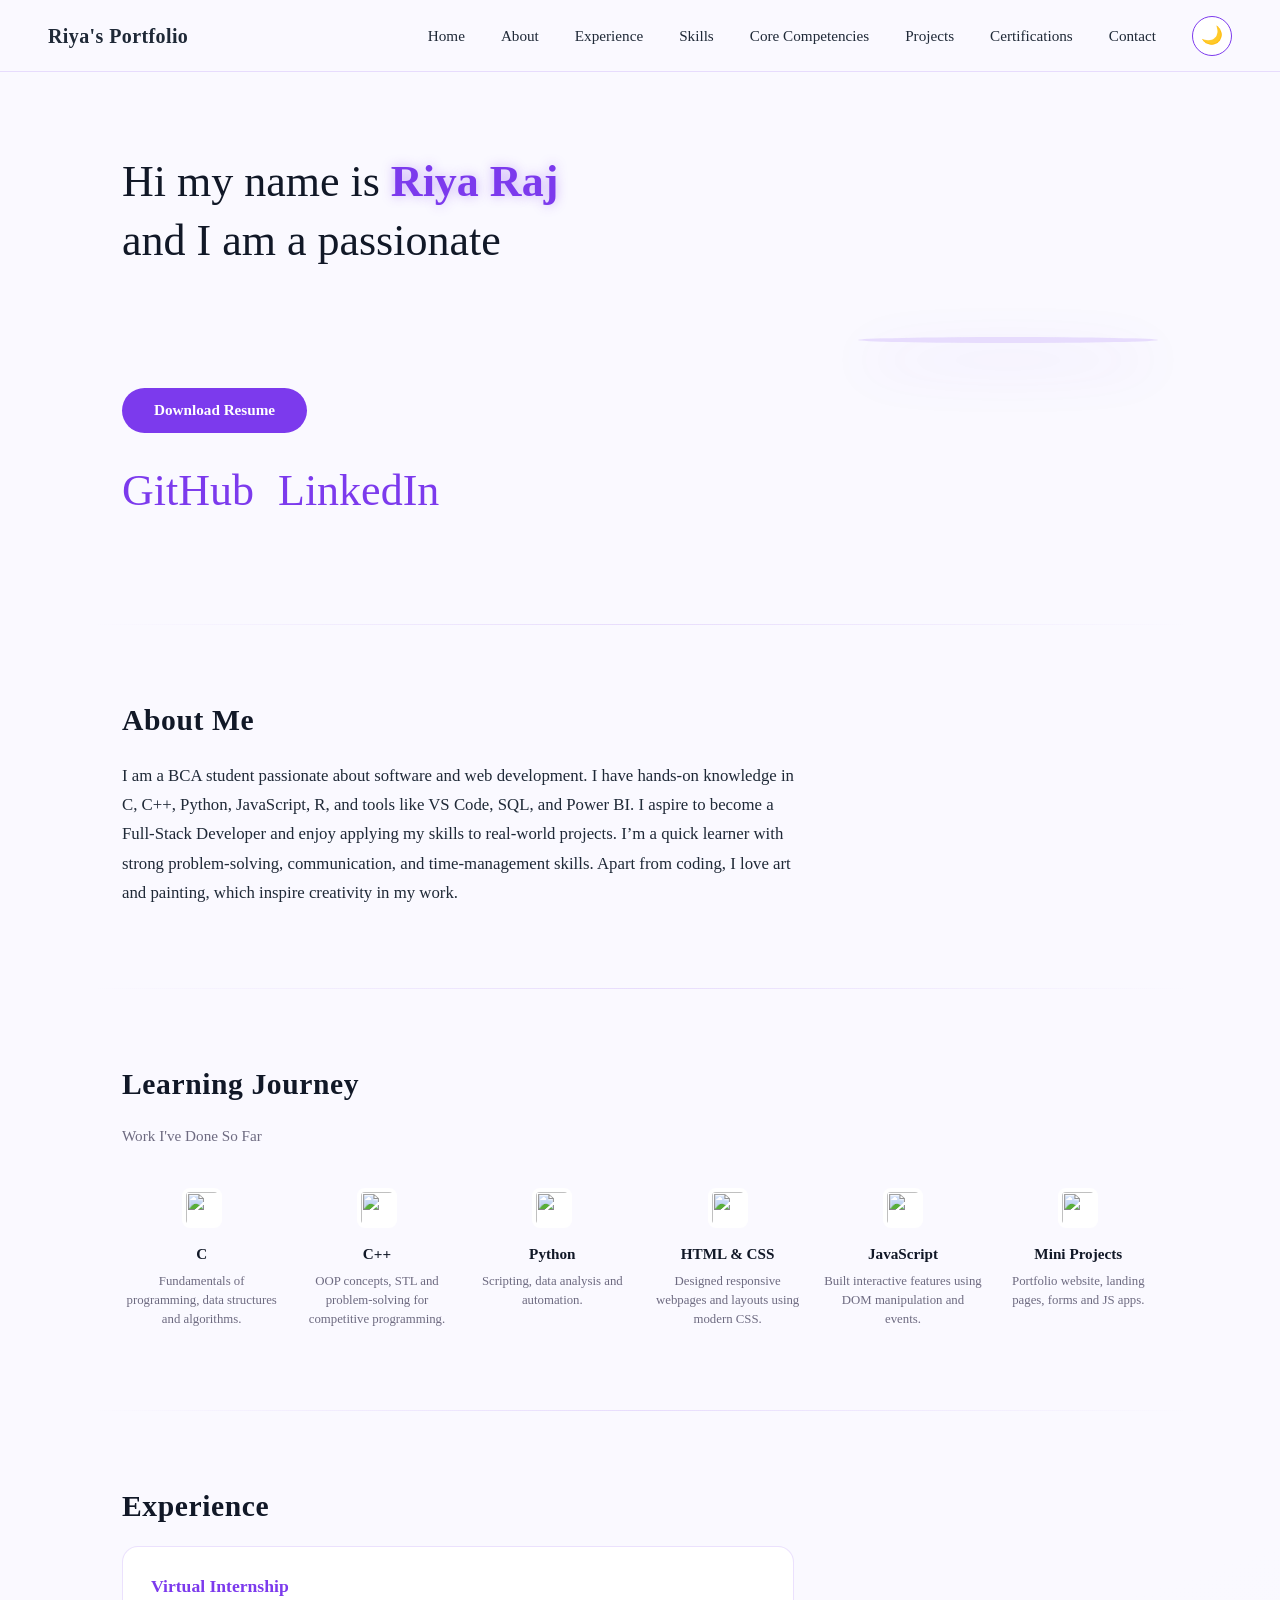
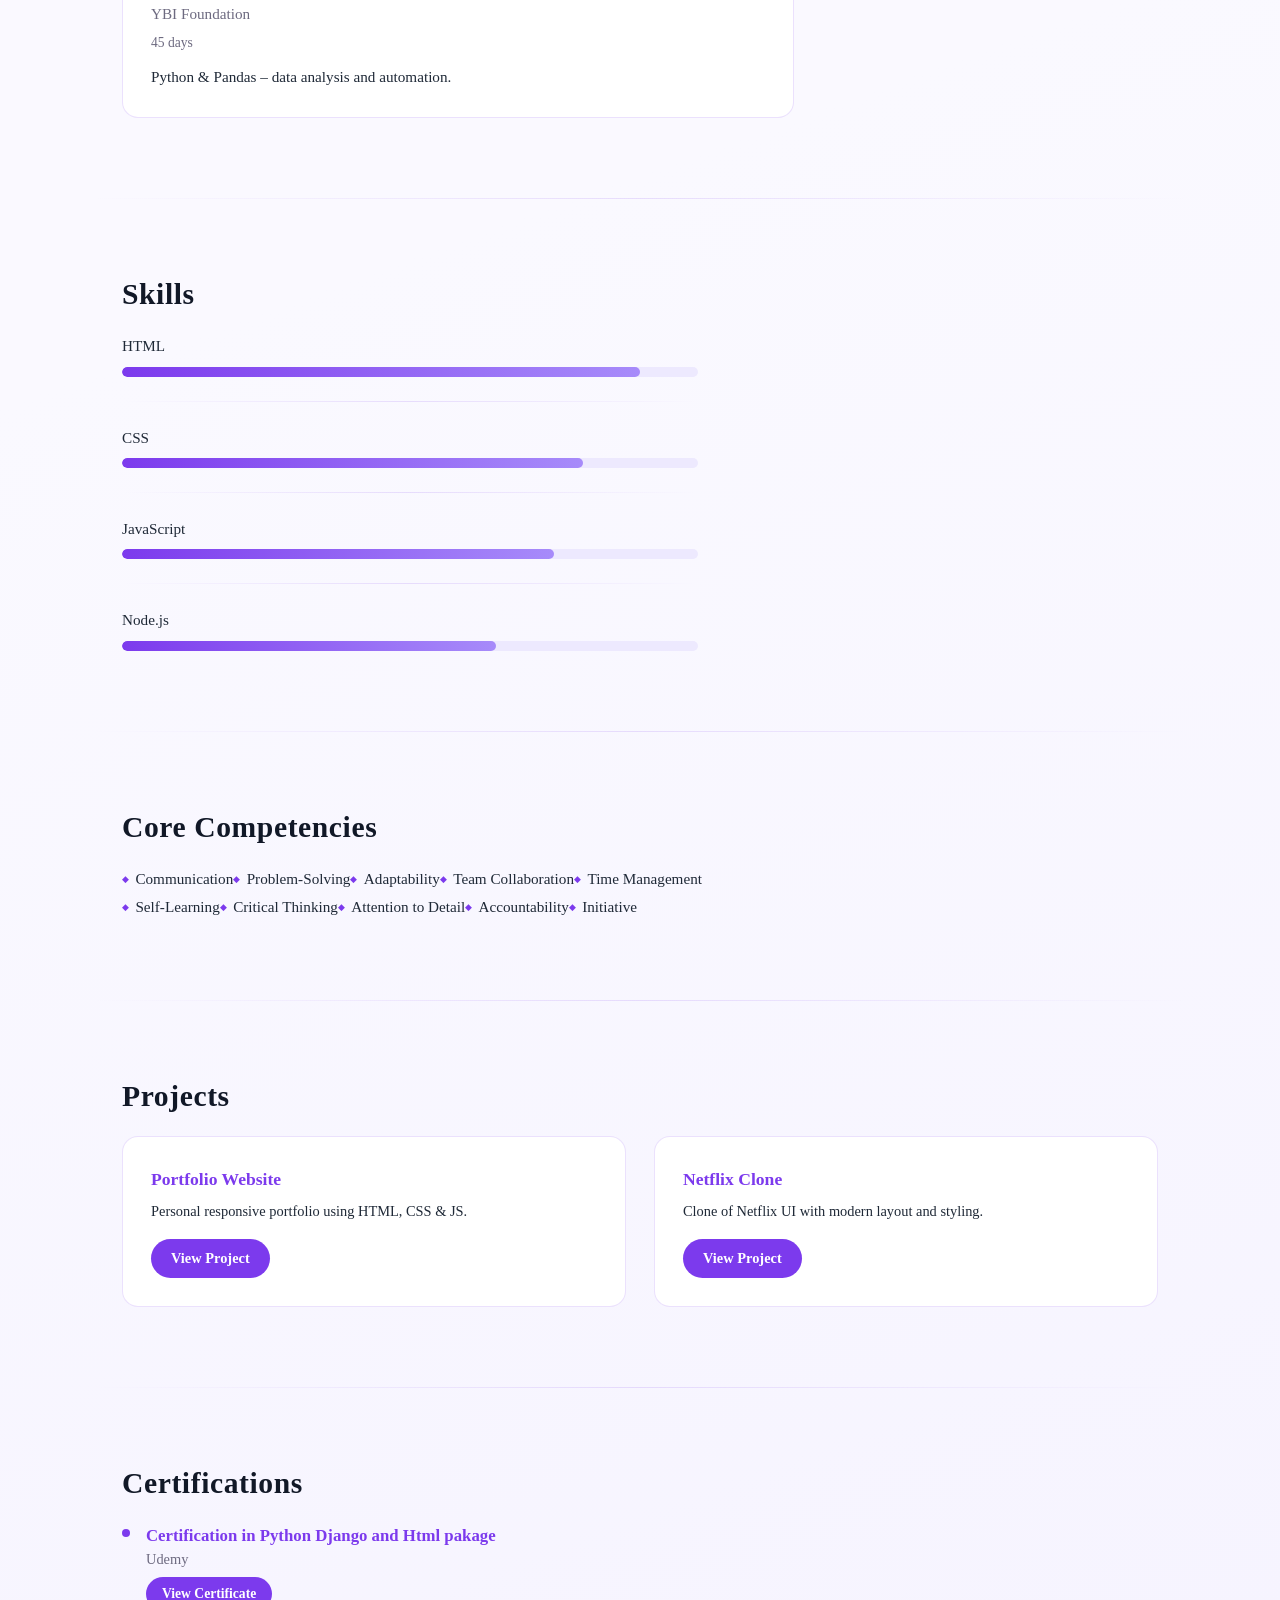
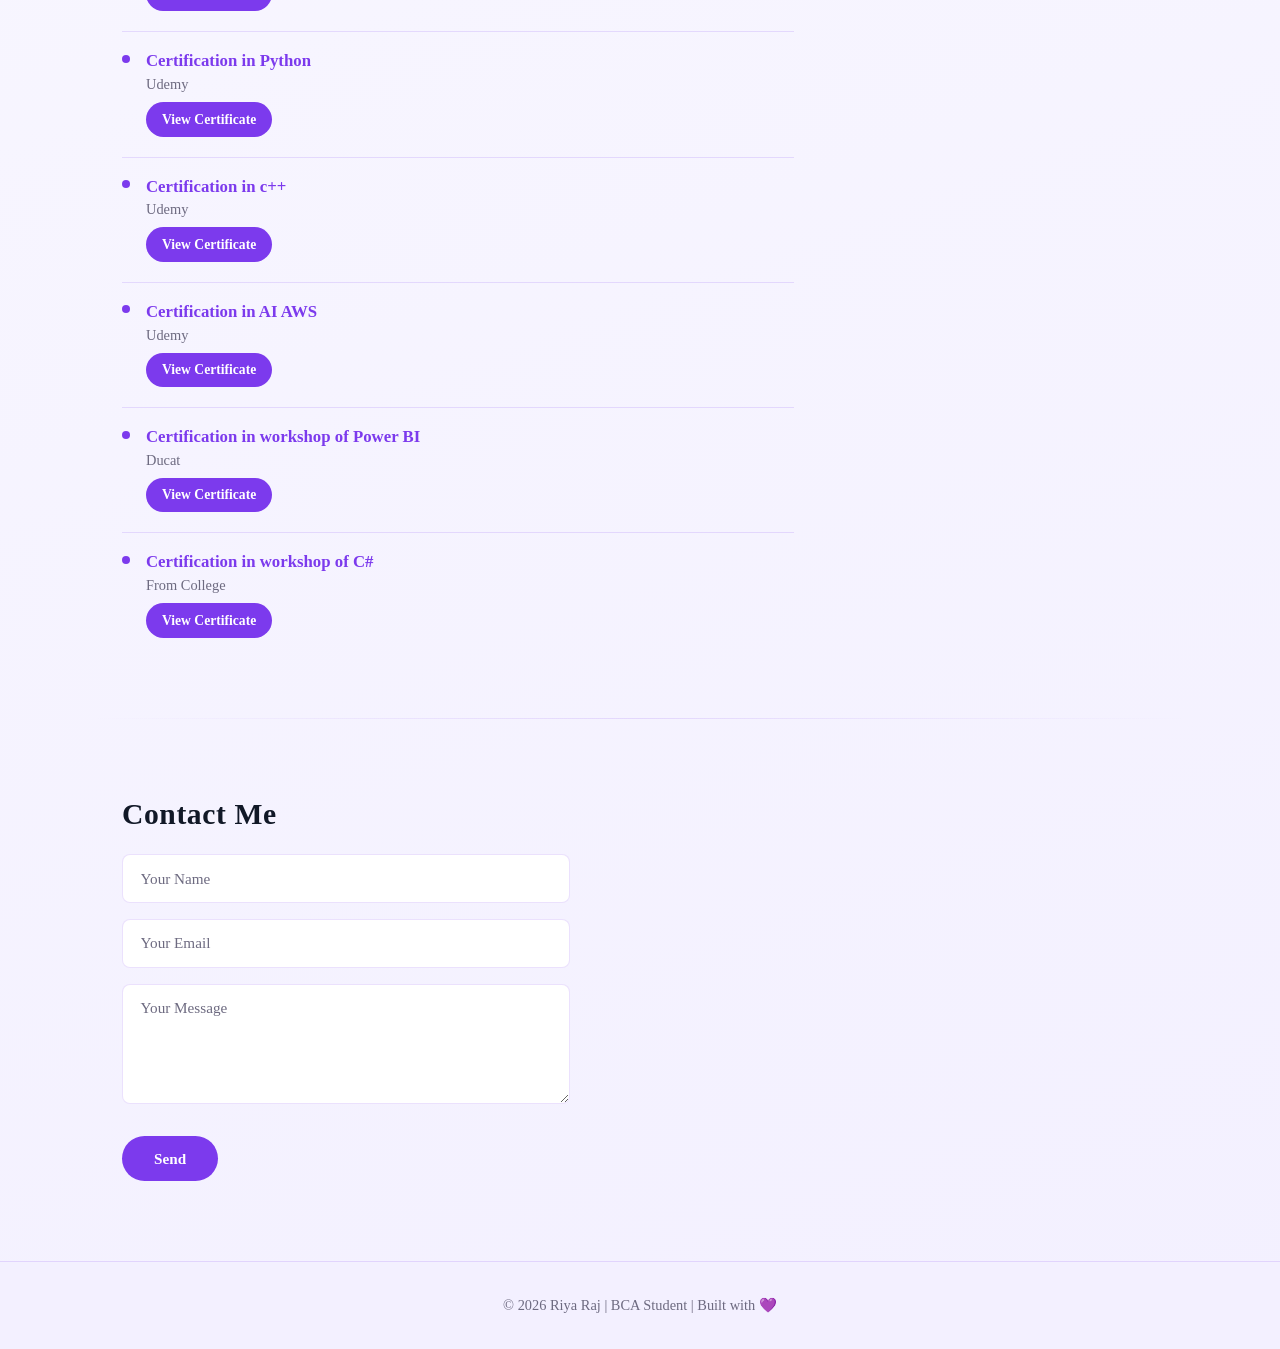
==== index.html @ b3cc632c "Rename indexxx.html to index.html" ====
<!DOCTYPE html>
<html lang="en">
<head>
<meta charset="UTF-8">
<meta http-equiv="X-UA-Compatible" content="IE=edge">
<meta name="viewport" content="width=device-width, initial-scale=1.0">
<title>RIYA RAJ | BCA STUDENT | JIMS Noida Extension </title>

<style>
/* ===== LAVENDER & CHARCOAL — LIGHT THEME (default) ===== */
:root {
    --lavender: #7C3AED;
    --soft-lavender: #A78BFA;
    --charcoal: #1F2937;
    --dark-charcoal: #0B1020;
    --bg-light: #FAF9FF;
    --text-light: #111827;
    --text-muted: #6D6A80;
    --section-max: 1100px;

    --bg-gradient-start: #FAF9FF;
    --bg-gradient-mid: #FAF9FF;
    --bg-gradient-end: #F3F0FF;
    --nav-bg: rgba(250, 249, 255, 0.95);
    --card-bg: #FFFFFF;
    --bar-bg: #EDE9FE;
    --text-primary: #111827;
    --text-secondary: #1F2937;
    --heading-color: #111827;
    --btn-text: #FFFFFF;
    --footer-bg: #F3F0FF;
    --border-color: rgba(124, 58, 237, 0.15);
    --border-hover: rgba(167, 139, 250, 0.35);
    --shadow-accent: rgba(124, 58, 237, 0.25);
    --shadow-accent-strong: rgba(124, 58, 237, 0.4);
}

/* ===== LAVENDER & CHARCOAL — DARK THEME ===== */
[data-theme="dark"] {
    --bg-gradient-start: #0B1020;
    --bg-gradient-mid: #0B1020;
    --bg-gradient-end: #1F2937;
    --nav-bg: rgba(11, 16, 32, 0.95);
    --card-bg: #1F2937;
    --bar-bg: #374151;
    --text-primary: #F3F0FF;
    --text-secondary: #E5E2F0;
    --text-muted: #9CA3AF;
    --heading-color: #F3F0FF;
    --btn-text: #FFFFFF;
    --footer-bg: #0B1020;
    --border-color: rgba(124, 58, 237, 0.25);
    --border-hover: rgba(167, 139, 250, 0.45);
    --shadow-accent: rgba(124, 58, 237, 0.3);
    --shadow-accent-strong: rgba(167, 139, 250, 0.35);
}

* {
    margin: 0;
    padding: 0;
    box-sizing: border-box;
}

html {
    scroll-behavior: smooth;
}

body {
    background: linear-gradient(160deg, var(--bg-gradient-start) 0%, var(--bg-gradient-mid) 40%, var(--bg-gradient-end) 100%);
    color: var(--text-primary);
    font-family: "Times New Roman", Times, serif;
    font-size: 1rem;
    line-height: 1.6;
    min-height: 100vh;
    transition: background 0.4s ease, color 0.3s ease, border-color 0.3s ease;
}

* {
    transition: background-color 0.3s ease, color 0.3s ease, border-color 0.3s ease;
}

/* ===== THEME TOGGLE ===== */
.theme-toggle {
    background: var(--card-bg);
    border: 1px solid var(--lavender);
    color: var(--text-primary);
    width: 2.5rem;
    height: 2.5rem;
    border-radius: 50%;
    cursor: pointer;
    display: flex;
    align-items: center;
    justify-content: center;
    font-size: 1.1rem;
    transition: transform 0.2s ease, box-shadow 0.2s ease, border-color 0.3s ease, background-color 0.3s ease, color 0.3s ease;
}

.theme-toggle:hover {
    transform: scale(1.08);
    box-shadow: 0 0 16px var(--shadow-accent-strong);
    border-color: var(--soft-lavender);
}

/* ===== NAVBAR ===== */
nav {
    display: flex;
    justify-content: space-between;
    align-items: center;
    padding: 0 3rem;
    height: 4.5rem;
    background: var(--nav-bg);
    backdrop-filter: blur(12px);
    border-bottom: 1px solid var(--border-color);
    position: sticky;
    top: 0;
    z-index: 100;
    transition: background 0.4s ease, border-color 0.3s ease;
}

nav .left {
    font-weight: 600;
    font-size: 1.25rem;
    color: var(--text-secondary);
    letter-spacing: 0.02em;
}

nav ul {
    display: flex;
    gap: 2.25rem;
    align-items: center;
}

nav ul li {
    list-style: none;
}

nav ul li a {
    text-decoration: none;
    color: var(--text-secondary);
    font-weight: 500;
    font-size: 0.95rem;
    transition: color 0.25s ease;
}

nav ul li a:hover {
    color: var(--soft-lavender);
}

/* ===== HERO SECTION ===== */
.firstsection {
    display: flex;
    justify-content: space-between;
    align-items: center;
    max-width: var(--section-max);
    margin: 0 auto;
    padding: 5rem 2rem 6rem;
    gap: 4rem;
}

.leftsection {
    font-size: clamp(1.75rem, 4vw, 2.75rem);
    line-height: 1.35;
    flex: 1;
}

.leftsection > div {
    margin-bottom: 0.5rem;
}

.purple {
    color: var(--lavender);
    font-weight: 700;
    text-shadow: 0 0 12px var(--shadow-accent-strong);
}

#element {
    color: var(--soft-lavender);
    font-weight: 600;
    display: inline-block;
    min-height: 1.4em;
    text-shadow: 0 0 10px var(--shadow-accent);
}

.resume-btn {
    margin-top: 2rem;
    padding: 0.85rem 2rem;
    background: var(--lavender);
    border: none;
    border-radius: 2rem;
    cursor: pointer;
    color: var(--btn-text);
    font-weight: 600;
    font-size: 0.95rem;
    font-family: inherit;
    transition: transform 0.2s ease, box-shadow 0.2s ease, background 0.3s ease;
}

.resume-btn:hover {
    background: var(--soft-lavender);
    transform: translateY(-2px);
    box-shadow: 0 8px 24px var(--shadow-accent-strong);
}

.hero-links {
    margin-top: 1.75rem;
    display: flex;
    gap: 1.5rem;
    align-items: center;
}

.hero-links a {
    color: var(--lavender);
    text-decoration: none;
    font-weight: 500;
    transition: color 0.3s ease;
}

.hero-links a:hover {
    color: var(--soft-lavender);
}

.rightsection {
    flex-shrink: 0;
    display: flex;
    justify-content: center;
    align-items: center;
}

.rightsection img {
    width: 300px;
    max-width: 100%;
    border-radius: 50%;
    border: 3px solid var(--border-color);
    box-shadow: 0 20px 50px var(--shadow-accent);
    transition: border-color 0.3s ease, box-shadow 0.3s ease;
}

/* ===== SECTIONS COMMON ===== */
section {
    max-width: var(--section-max);
    margin: 0 auto;
    padding: 4.5rem 2rem 5rem;
    min-height: auto;
}

section h1 {
    margin-bottom: 1rem;
    font-size: 1.85rem;
    font-weight: 600;
    color: var(--heading-color);
    letter-spacing: 0.02em;
}

[data-theme="dark"] section h1 {
    text-shadow: 0 0 8px var(--shadow-accent);
}

:root section h1 {
    text-shadow: none;
}

section h1::after {
    display: none;
}

hr {
    border: none;
    height: 1px;
    background: linear-gradient(90deg, transparent, var(--border-color), transparent);
    margin: 0 auto;
    max-width: var(--section-max);
    width: calc(100% - 4rem);
}

/* ===== ABOUT ===== */
.about p {
    max-width: 42rem;
    color: var(--text-secondary);
    font-size: 1.05rem;
    line-height: 1.75;
}

/* ===== TIMELINE ===== */
.secondsection .section-subtitle {
    color: var(--text-muted);
    margin-bottom: 3rem;
    font-size: 0.95rem;
}

.secondsection .box {
    display: flex;
    justify-content: space-between;
    align-items: flex-start;
    gap: 1rem;
    position: relative;
    flex-wrap: wrap;
}

.vertical {
    position: relative;
    flex: 1;
    min-width: 140px;
    padding-top: 3rem;
    text-align: center;
}

.vertical::before {
    content: "";
    position: absolute;
    top: 0;
    left: 50%;
    transform: translateX(-50%);
    width: 2px;
    height: 2rem;
    background: linear-gradient(180deg, var(--lavender), var(--soft-lavender));
    border-radius: 2px;
}

.image-top {
    width: 2.5rem;
    height: 2.5rem;
    object-fit: contain;
    position: absolute;
    top: -0.5rem;
    left: 50%;
    transform: translateX(-50%);
    border-radius: 8px;
    background: var(--card-bg);
    padding: 4px;
}

.vertical-title {
    font-weight: 600;
    font-size: 0.95rem;
    color: var(--text-primary);
    margin-bottom: 0.5rem;
    line-height: 1.3;
}

.vertical-desc {
    font-size: 0.8rem;
    color: var(--text-muted);
    line-height: 1.5;
    max-width: 100%;
}

/* ===== EXPERIENCE ===== */
.experience .experience-list {
    max-width: 42rem;
}

.experience-item {
    background: var(--card-bg);
    padding: 1.75rem;
    border-radius: 1rem;
    border: 1px solid var(--border-color);
    margin-bottom: 1.25rem;
    transition: transform 0.25s ease, box-shadow 0.25s ease, border-color 0.25s ease;
}

.experience-item:last-child {
    margin-bottom: 0;
}

.experience-item:hover {
    box-shadow: 0 10px 25px var(--shadow-accent);
    border-color: var(--border-hover);
}

.experience-item .exp-title {
    color: var(--lavender);
    font-size: 1.1rem;
    font-weight: 600;
    margin-bottom: 0.25rem;
    line-height: 1.3;
}

.experience-item .exp-org {
    color: var(--text-muted);
    font-size: 0.95rem;
    margin-bottom: 0.35rem;
}

.experience-item .exp-duration {
    color: var(--text-muted);
    font-size: 0.85rem;
    margin-bottom: 0.75rem;
}

.experience-item .exp-desc {
    color: var(--text-secondary);
    font-size: 0.95rem;
    line-height: 1.55;
}

/* ===== SKILLS ===== */
.skills .skill-list {
    max-width: 36rem;
}

.skill-bar {
    margin-bottom: 1.5rem;
}

.skill-bar:last-child {
    margin-bottom: 0;
}

/* Divider line between skills (same style as section hr) */
.skill-bar::after {
    content: "";
    display: block;
    height: 1px;
    background: linear-gradient(90deg, transparent, var(--border-color), transparent);
    margin-top: 1.5rem;
    border: none;
}

.skill-bar:last-child::after {
    display: none;
}

.skill-bar span {
    display: block;
    margin-bottom: 0.5rem;
    font-weight: 500;
    color: var(--text-secondary);
    font-size: 0.95rem;
}

.bar {
    background: var(--bar-bg);
    border-radius: 0.5rem;
    overflow: hidden;
    height: 10px;
}

.bar div {
    height: 100%;
    background: linear-gradient(90deg, var(--lavender), var(--soft-lavender));
    border-radius: 0.5rem;
    transition: width 0.6s ease;
}

/* ===== CORE COMPETENCIES ===== */
.competencies .competency-list {
    display: flex;
    flex-wrap: wrap;
    align-items: center;
    gap: 0.25rem 0;
    max-width: 42rem;
    color: var(--text-secondary);
    font-size: 0.95rem;
    line-height: 1.6;
}

.competencies .competency-list span {
    display: inline-flex;
    align-items: center;
    transition: color 0.25s ease;
}

.competencies .competency-list span::before {
    content: "◆ ";
    color: var(--lavender);
    margin-right: 0.4rem;
    font-size: 0.6em;
    vertical-align: middle;
    transition: color 0.25s ease;
}

.competencies .competency-list span:hover {
    color: var(--lavender);
}

.competencies .competency-list span:hover::before {
    color: var(--soft-lavender);
}

/* ===== PROJECTS ===== */
.project-grid {
    display: grid;
    grid-template-columns: repeat(auto-fit, minmax(280px, 1fr));
    gap: 1.75rem;
}

.project-card {
    background: var(--card-bg);
    padding: 1.75rem;
    border-radius: 1rem;
    border: 1px solid var(--border-color);
    transition: transform 0.25s ease, box-shadow 0.25s ease, border-color 0.25s ease;
}

.project-card:hover {
    transform: translateY(-6px);
    box-shadow: 0 10px 25px var(--shadow-accent);
    border-color: var(--border-hover);
}

.project-card h3 {
    color: var(--lavender);
    font-size: 1.1rem;
    font-weight: 600;
    margin-bottom: 0.5rem;
}

.project-card p {
    color: var(--text-secondary);
    font-size: 0.9rem;
    line-height: 1.5;
    margin-bottom: 1rem;
}

.project-card .project-link {
    display: inline-block;
    padding: 0.5rem 1.25rem;
    background: var(--lavender);
    color: var(--btn-text);
    text-decoration: none;
    font-weight: 600;
    font-size: 0.9rem;
    border-radius: 2rem;
    transition: transform 0.2s ease, box-shadow 0.2s ease, background 0.3s ease, color 0.3s ease;
}

.project-card .project-link:hover {
    background: var(--soft-lavender);
    transform: translateY(-2px);
    box-shadow: 0 6px 16px var(--shadow-accent-strong);
}

/* ===== CERTIFICATIONS ===== */
.certifications .cert-list {
    list-style: none;
    max-width: 42rem;
}

.certifications .cert-list li {
    position: relative;
    padding-left: 1.5rem;
    padding-bottom: 1.25rem;
    border-bottom: 1px solid var(--border-color);
    margin-bottom: 1rem;
    transition: border-color 0.25s ease;
}

.certifications .cert-list li:last-child {
    margin-bottom: 0;
    padding-bottom: 0;
    border-bottom: none;
}

.certifications .cert-list li::before {
    content: "";
    position: absolute;
    left: 0;
    top: 0.4rem;
    width: 0.5rem;
    height: 0.5rem;
    background: var(--lavender);
    border-radius: 50%;
    transition: background 0.25s ease, box-shadow 0.25s ease;
}

.certifications .cert-list li:hover::before {
    background: var(--soft-lavender);
    box-shadow: 0 0 8px var(--shadow-accent);
}

.certifications .cert-list .cert-title {
    color: var(--lavender);
    font-size: 1.05rem;
    font-weight: 600;
    margin-bottom: 0.2rem;
    line-height: 1.4;
}

.certifications .cert-list .cert-issuer {
    color: var(--text-muted);
    font-size: 0.9rem;
    margin-bottom: 0.5rem;
    line-height: 1.4;
}

.certifications .cert-list .cert-link {
    display: inline-block;
    padding: 0.4rem 1rem;
    background: var(--lavender);
    color: var(--btn-text);
    text-decoration: none;
    font-weight: 600;
    font-size: 0.85rem;
    border-radius: 2rem;
    transition: transform 0.2s ease, box-shadow 0.2s ease, background 0.3s ease, color 0.3s ease;
}

.certifications .cert-list .cert-link:hover {
    background: var(--soft-lavender);
    transform: translateY(-2px);
    box-shadow: 0 6px 16px var(--shadow-accent-strong);
}

/* ===== CONTACT ===== */
.contact form {
    max-width: 28rem;
}

.contact input,
.contact textarea {
    width: 100%;
    padding: 0.9rem 1.1rem;
    margin-bottom: 1rem;
    border: 1px solid var(--border-color);
    border-radius: 0.5rem;
    background: var(--card-bg);
    color: var(--text-primary);
    font-family: inherit;
    font-size: 0.95rem;
    transition: border-color 0.2s ease;
}

.contact input::placeholder,
.contact textarea::placeholder {
    color: var(--text-muted);
}

.contact input:focus,
.contact textarea:focus {
    outline: none;
    border-color: var(--lavender);
}

.contact button {
    margin-top: 0.5rem;
    background: var(--lavender);
    color: var(--btn-text);
    border: none;
    padding: 0.85rem 2rem;
    border-radius: 2rem;
    cursor: pointer;
    font-weight: 600;
    font-family: inherit;
    font-size: 0.95rem;
    transition: transform 0.2s ease, box-shadow 0.2s ease, background 0.3s ease;
}

.contact button:hover {
    background: var(--soft-lavender);
    transform: translateY(-2px);
    box-shadow: 0 8px 24px var(--shadow-accent-strong);
}

/* ===== FOOTER ===== */
footer {
    text-align: center;
    padding: 2rem;
    background: var(--footer-bg);
    color: var(--text-muted);
    font-size: 0.9rem;
    border-top: 1px solid var(--border-color);
    transition: background 0.4s ease, color 0.3s ease, border-color 0.3s ease;
}

/* ===== MOBILE ===== */
@media (max-width: 768px) {
    nav {
        padding: 1rem 1.5rem;
        height: auto;
        flex-wrap: wrap;
        gap: 1rem;
    }

    nav ul {
        gap: 1.25rem;
    }

    .firstsection {
        flex-direction: column;
        text-align: center;
        padding: 3rem 1.5rem 4rem;
        gap: 2.5rem;
    }

    .leftsection {
        order: 1;
    }

    .hero-links {
        justify-content: center;
    }

    .rightsection {
        order: 0;
    }

    .rightsection img {
        width: 220px;
    }

    section {
        padding: 3rem 1.5rem 4rem;
    }

    .secondsection .box {
        flex-direction: column;
        align-items: stretch;
    }

    .vertical {
        min-width: 100%;
    }

    .vertical::before {
        left: 1.5rem;
        transform: none;
    }

    .vertical {
        text-align: left;
        padding-left: 4rem;
        padding-top: 0.5rem;
    }

    .image-top {
        left: 0;
        transform: none;
    }
}
</style>
</head>
<body>
	<header>
		<nav>
    <div class="left">Riya's Portfolio</div>
    <ul>
        <li><a href="#">Home</a></li>
        <li><a href="#">About</a></li>
        <li><a href="#experience">Experience</a></li>
        <li><a href="#">Skills</a></li>
        <li><a href="#competencies">Core Competencies</a></li>
        <li><a href="#">Projects</a></li>
        <li><a href="#certifications">Certifications</a></li>
        <li><a href="#">Contact</a></li>
        <li>
            <button class="theme-toggle" id="themeToggle" aria-label="Toggle dark/light mode" title="Toggle theme">🌙</button>
        </li>
    </ul>
</nav>

	</header> 
	<main>
	<section class="firstsection ">
		<div class="leftsection">
			Hi my name is <span class="purple">Riya Raj</span> 
			<div>and I am a passionate </div>
			<span id="element"></span>

		<br>

<a href="resume.pdf" download>
    <button class="resume-btn">Download Resume</button>
</a>

<div class="hero-links">
    <a href="https://github.com/riyaraj0411" target="_blank" rel="noopener noreferrer">GitHub</a>
    <a href="https://www.linkedin.com/in/riya-raj-15713a2a5?utm_source=share&utm_campaign=share_via&utm_content=profile&utm_medium=android_app" target="_blank" rel="noopener noreferrer">LinkedIn</a>
</div>

		</div>
		<div class="rightsection">
			<img src="hina.png.jpeg" alt=""> 
		</div>
	</section>	

	<hr>

	<section class="about">
    <h1>About Me</h1>
    <p>
        I am a BCA student passionate about software and web development.
		I have hands-on knowledge in C, C++, Python, JavaScript, R, and tools like VS Code, SQL, and Power BI.
I aspire to become a Full-Stack Developer and enjoy applying my skills to real-world projects.
		I’m a quick learner with strong problem-solving, communication, and time-management skills.
		Apart from coding, I love art and painting, which inspire creativity in my work.
    </p>
</section>

<hr>

	<section class="secondsection">
    <h1>Learning Journey</h1>
    <p class="section-subtitle">Work I've Done So Far</p>

  <div class="box">

    <div class="vertical">
        <img class="image-top" src="developer.png.jpeg" alt="">
        <div class="vertical-title">C</div>
        <div class="vertical-desc">
            Fundamentals of programming, data structures and algorithms.
        </div>
    </div>

    <div class="vertical">
        <img class="image-top" src="developer.png.jpeg" alt="">
        <div class="vertical-title">C++</div>
        <div class="vertical-desc">
            OOP concepts, STL and problem-solving for competitive programming.
        </div>
    </div>

    <div class="vertical">
        <img class="image-top" src="developer.png.jpeg" alt="">
        <div class="vertical-title">Python</div>
        <div class="vertical-desc">
            Scripting, data analysis and automation.
        </div>
    </div>

    <div class="vertical">
        <img class="image-top" src="developer.png.jpeg" alt="">
        <div class="vertical-title">HTML & CSS</div>
        <div class="vertical-desc">
            Designed responsive webpages and layouts using modern CSS.
        </div>
    </div>

    <div class="vertical">
        <img class="image-top" src="developer.png.jpeg" alt="">
        <div class="vertical-title">JavaScript</div>
        <div class="vertical-desc">
            Built interactive features using DOM manipulation and events.
        </div>
    </div>

    <div class="vertical">
        <img class="image-top" src="developer.png.jpeg" alt="">
        <div class="vertical-title">Mini Projects</div>
        <div class="vertical-desc">
            Portfolio website, landing pages, forms and JS apps.
        </div>
    </div>

</div>

</section>

<hr>

<section class="experience" id="experience">
    <h1>Experience</h1>
    <div class="experience-list">
        <article class="experience-item">
            <h3 class="exp-title">Virtual Internship</h3>
            <p class="exp-org">YBI Foundation</p>
            <p class="exp-duration">45 days</p>
            <p class="exp-desc">Python & Pandas – data analysis and automation.</p>
        </article>
    </div>
</section>

<hr>

<section class="skills">
    <h1>Skills</h1>
    <div class="skill-list">
    <div class="skill-bar">
        <span>HTML</span>
        <div class="bar"><div style="width:90%"></div></div>
    </div>

    <div class="skill-bar">
        <span>CSS</span>
        <div class="bar"><div style="width:80%"></div></div>
    </div>

    <div class="skill-bar">
        <span>JavaScript</span>
        <div class="bar"><div style="width:75%"></div></div>
    </div>

    <div class="skill-bar">
        <span>Node.js</span>
        <div class="bar"><div style="width:65%"></div></div>
    </div>
    </div>
</section>

<hr>

<section class="competencies" id="competencies">
    <h1>Core Competencies</h1>
    <div class="competency-list">
        <span>Communication</span>
        <span>Problem-Solving</span>
        <span>Adaptability</span>
        <span>Team Collaboration</span>
        <span>Time Management</span>
        <span>Self-Learning</span>
        <span>Critical Thinking</span>
        <span>Attention to Detail</span>
        <span>Accountability</span>
        <span>Initiative</span>
    </div>
</section>

<hr>

<section class="projects">
    <h1>Projects</h1>

    <div class="project-grid">

        <article class="project-card">
            <h3>Portfolio Website</h3>
            <p>Personal responsive portfolio using HTML, CSS & JS.</p>
            <a class="project-link" href="#" target="_blank" rel="noopener noreferrer">View Project</a>
        </article>

        <article class="project-card">
            <h3>Netflix Clone</h3>
            <p>Clone of Netflix UI with modern layout and styling.</p>
            <a class="project-link" href="#" target="_blank" rel="noopener noreferrer">View Project</a>
        </article>

    </div>
</section>

<hr>

<section class="certifications" id="certifications">
    <h1>Certifications</h1>
    <ul class="cert-list">
        <li>
            <span class="cert-title">Certification in Python Django and Html pakage</span>
            <p class="cert-issuer">Udemy</p>
            <a class="cert-link" href=https://ude.my/UC-38d40a46-cedb-42ab-87d8-3f65f2d73f5e" target="_blank" rel="noopener noreferrer">View Certificate</a>
        </li>
         <li>
            <span class="cert-title">Certification in Python</span>
            <p class="cert-issuer">Udemy</p>
            <a class="cert-link" href="https://ude.my/UC-38d40a46-cedb-42ab-87d8-3f65f2d73f5e"  target="_blank" rel="noopener noreferrer">View Certificate</a>
        </li>
        <li>
            <span class="cert-title">Certification in c++</span>
            <p class="cert-issuer">Udemy</p>
            <a class="cert-link" href="https://example.com/cert/3" target="_blank" rel="noopener noreferrer">View Certificate</a>
        </li>
        <li>
            <span class="cert-title">Certification in AI AWS</span>
            <p class="cert-issuer">Udemy</p>
            <a class="cert-link" href="https://example.com/cert/4" target="_blank" rel="noopener noreferrer">View Certificate</a>
        </li>
        <li>
            <span class="cert-title">Certification in workshop of Power BI</span>
            <p class="cert-issuer">Ducat</p>
            <a class="cert-link" href="UC aionaws.pdf" target="_blank" rel="noopener noreferrer">View Certificate</a>
        </li>
        <li>
            <span class="cert-title">Certification in workshop of C#</span>
            <p class="cert-issuer"> From College </p>
            <a class="cert-link" href="https://example.com/cert/6" target="_blank" rel="noopener noreferrer">View Certificate</a>
        </li>
    </ul>
</section>

<hr>

<section class="contact">
    <h1>Contact Me</h1>

    <form>
        <input type="text" placeholder="Your Name" required>
        <input type="email" placeholder="Your Email" required>
        <textarea rows="5" placeholder="Your Message"></textarea>
        <button type="submit">Send</button>
    </form>
</section>

	</main>
	<script src="https://unpkg.com/typed.js@3.0.0/dist/typed.umd.js"></script>
	
	<script>
    var typed = new Typed('#element', {
      strings: ['Full Stack Developer', 'Video Editor'],
      typeSpeed: 50,
    });
  </script>

  <footer>
    © 2026 Riya Raj | BCA Student | Built with 💜
  </footer>

  <script>
    (function() {
      var themeToggle = document.getElementById('themeToggle');
      var html = document.documentElement;
      var saved = localStorage.getItem('portfolio-theme');
      if (saved === 'dark') {
        html.setAttribute('data-theme', 'dark');
        themeToggle.textContent = '☀️';
      } else {
        html.removeAttribute('data-theme');
        themeToggle.textContent = '🌙';
      }
      themeToggle.addEventListener('click', function() {
        var isDark = html.getAttribute('data-theme') === 'dark';
        if (isDark) {
          html.removeAttribute('data-theme');
          themeToggle.textContent = '🌙';
          localStorage.setItem('portfolio-theme', 'light');
        } else {
          html.setAttribute('data-theme', 'dark');
          themeToggle.textContent = '☀️';
          localStorage.setItem('portfolio-theme', 'dark');
        }
      });
    })();
  </script>
</body>
</html>
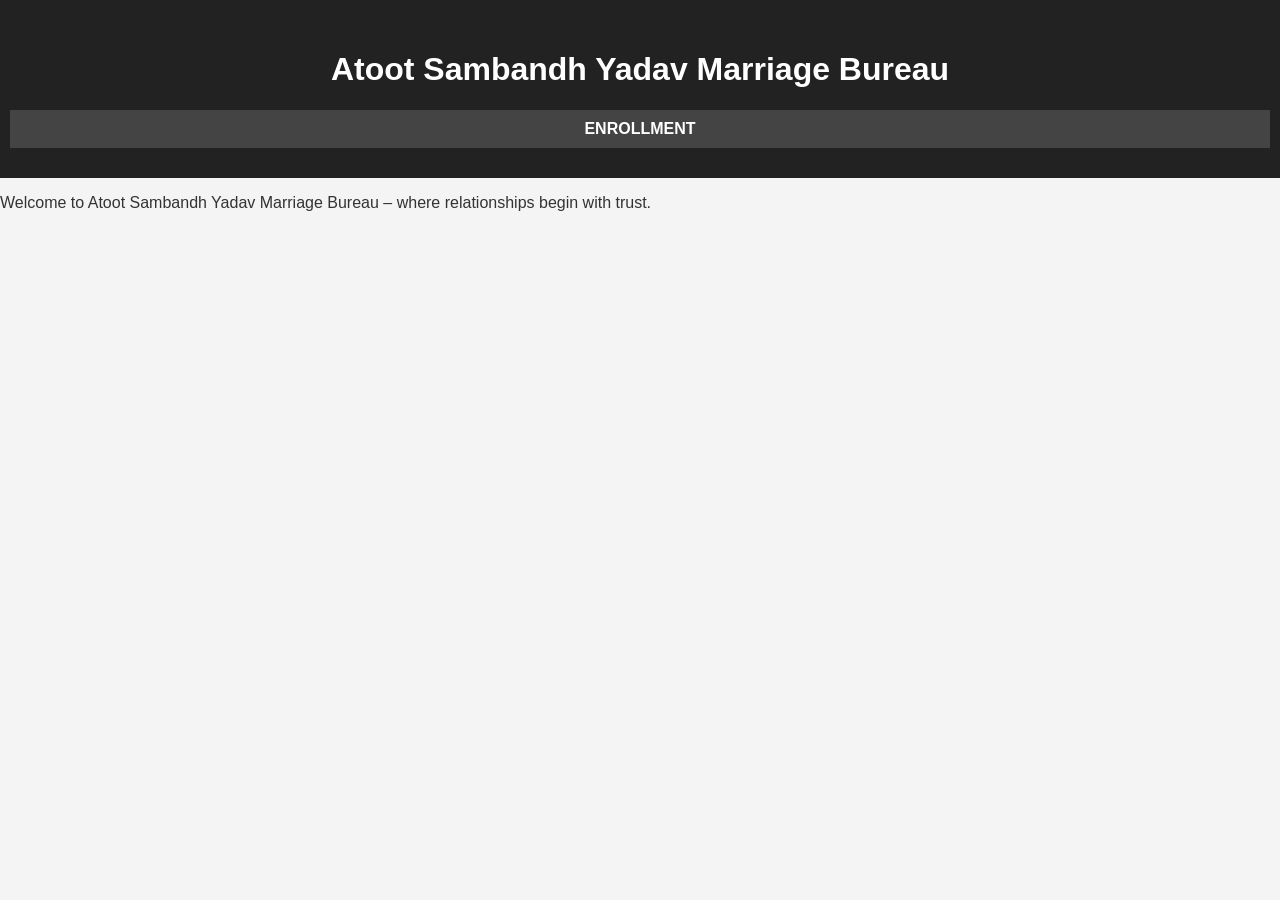
==== commit fbb34d4f: "Add files via upload" ====
--- a/index.html
+++ b/index.html
@@ -1,1022 +1,22 @@
-<!DOCTYPE html>
-<html lang="en">
-<head>
-<meta charset="UTF-8">
-<meta http-equiv="X-UA-Compatible" content="IE=edge">
-<meta name="viewport" content="width=device-width, initial-scale=1.0">
-<title>RIYA RAJ | BCA STUDENT | JIMS Noida Extension </title>
-
-<style>
-/* ===== LAVENDER & CHARCOAL — LIGHT THEME (default) ===== */
-:root {
-    --lavender: #7C3AED;
-    --soft-lavender: #A78BFA;
-    --charcoal: #1F2937;
-    --dark-charcoal: #0B1020;
-    --bg-light: #FAF9FF;
-    --text-light: #111827;
-    --text-muted: #6D6A80;
-    --section-max: 1100px;
-
-    --bg-gradient-start: #FAF9FF;
-    --bg-gradient-mid: #FAF9FF;
-    --bg-gradient-end: #F3F0FF;
-    --nav-bg: rgba(250, 249, 255, 0.95);
-    --card-bg: #FFFFFF;
-    --bar-bg: #EDE9FE;
-    --text-primary: #111827;
-    --text-secondary: #1F2937;
-    --heading-color: #111827;
-    --btn-text: #FFFFFF;
-    --footer-bg: #F3F0FF;
-    --border-color: rgba(124, 58, 237, 0.15);
-    --border-hover: rgba(167, 139, 250, 0.35);
-    --shadow-accent: rgba(124, 58, 237, 0.25);
-    --shadow-accent-strong: rgba(124, 58, 237, 0.4);
-}
-
-/* ===== LAVENDER & CHARCOAL — DARK THEME ===== */
-[data-theme="dark"] {
-    --bg-gradient-start: #0B1020;
-    --bg-gradient-mid: #0B1020;
-    --bg-gradient-end: #1F2937;
-    --nav-bg: rgba(11, 16, 32, 0.95);
-    --card-bg: #1F2937;
-    --bar-bg: #374151;
-    --text-primary: #F3F0FF;
-    --text-secondary: #E5E2F0;
-    --text-muted: #9CA3AF;
-    --heading-color: #F3F0FF;
-    --btn-text: #FFFFFF;
-    --footer-bg: #0B1020;
-    --border-color: rgba(124, 58, 237, 0.25);
-    --border-hover: rgba(167, 139, 250, 0.45);
-    --shadow-accent: rgba(124, 58, 237, 0.3);
-    --shadow-accent-strong: rgba(167, 139, 250, 0.35);
-}
-
-* {
-    margin: 0;
-    padding: 0;
-    box-sizing: border-box;
-}
-
-html {
-    scroll-behavior: smooth;
-}
-
-body {
-    background: linear-gradient(160deg, var(--bg-gradient-start) 0%, var(--bg-gradient-mid) 40%, var(--bg-gradient-end) 100%);
-    color: var(--text-primary);
-    font-family: "Times New Roman", Times, serif;
-    font-size: 1rem;
-    line-height: 1.6;
-    min-height: 100vh;
-    transition: background 0.4s ease, color 0.3s ease, border-color 0.3s ease;
-}
-
-* {
-    transition: background-color 0.3s ease, color 0.3s ease, border-color 0.3s ease;
-}
-
-/* ===== THEME TOGGLE ===== */
-.theme-toggle {
-    background: var(--card-bg);
-    border: 1px solid var(--lavender);
-    color: var(--text-primary);
-    width: 2.5rem;
-    height: 2.5rem;
-    border-radius: 50%;
-    cursor: pointer;
-    display: flex;
-    align-items: center;
-    justify-content: center;
-    font-size: 1.1rem;
-    transition: transform 0.2s ease, box-shadow 0.2s ease, border-color 0.3s ease, background-color 0.3s ease, color 0.3s ease;
-}
-
-.theme-toggle:hover {
-    transform: scale(1.08);
-    box-shadow: 0 0 16px var(--shadow-accent-strong);
-    border-color: var(--soft-lavender);
-}
-
-/* ===== NAVBAR ===== */
-nav {
-    display: flex;
-    justify-content: space-between;
-    align-items: center;
-    padding: 0 3rem;
-    height: 4.5rem;
-    background: var(--nav-bg);
-    backdrop-filter: blur(12px);
-    border-bottom: 1px solid var(--border-color);
-    position: sticky;
-    top: 0;
-    z-index: 100;
-    transition: background 0.4s ease, border-color 0.3s ease;
-}
-
-nav .left {
-    font-weight: 600;
-    font-size: 1.25rem;
-    color: var(--text-secondary);
-    letter-spacing: 0.02em;
-}
-
-nav ul {
-    display: flex;
-    gap: 2.25rem;
-    align-items: center;
-}
-
-nav ul li {
-    list-style: none;
-}
-
-nav ul li a {
-    text-decoration: none;
-    color: var(--text-secondary);
-    font-weight: 500;
-    font-size: 0.95rem;
-    transition: color 0.25s ease;
-}
-
-nav ul li a:hover {
-    color: var(--soft-lavender);
-}
-
-/* ===== HERO SECTION ===== */
-.firstsection {
-    display: flex;
-    justify-content: space-between;
-    align-items: center;
-    max-width: var(--section-max);
-    margin: 0 auto;
-    padding: 5rem 2rem 6rem;
-    gap: 4rem;
-}
-
-.leftsection {
-    font-size: clamp(1.75rem, 4vw, 2.75rem);
-    line-height: 1.35;
-    flex: 1;
-}
-
-.leftsection > div {
-    margin-bottom: 0.5rem;
-}
-
-.purple {
-    color: var(--lavender);
-    font-weight: 700;
-    text-shadow: 0 0 12px var(--shadow-accent-strong);
-}
-
-#element {
-    color: var(--soft-lavender);
-    font-weight: 600;
-    display: inline-block;
-    min-height: 1.4em;
-    text-shadow: 0 0 10px var(--shadow-accent);
-}
-
-.resume-btn {
-    margin-top: 2rem;
-    padding: 0.85rem 2rem;
-    background: var(--lavender);
-    border: none;
-    border-radius: 2rem;
-    cursor: pointer;
-    color: var(--btn-text);
-    font-weight: 600;
-    font-size: 0.95rem;
-    font-family: inherit;
-    transition: transform 0.2s ease, box-shadow 0.2s ease, background 0.3s ease;
-}
-
-.resume-btn:hover {
-    background: var(--soft-lavender);
-    transform: translateY(-2px);
-    box-shadow: 0 8px 24px var(--shadow-accent-strong);
-}
-
-.hero-links {
-    margin-top: 1.75rem;
-    display: flex;
-    gap: 1.5rem;
-    align-items: center;
-}
-
-.hero-links a {
-    color: var(--lavender);
-    text-decoration: none;
-    font-weight: 500;
-    transition: color 0.3s ease;
-}
-
-.hero-links a:hover {
-    color: var(--soft-lavender);
-}
-
-.rightsection {
-    flex-shrink: 0;
-    display: flex;
-    justify-content: center;
-    align-items: center;
-}
-
-.rightsection img {
-    width: 300px;
-    max-width: 100%;
-    border-radius: 50%;
-    border: 3px solid var(--border-color);
-    box-shadow: 0 20px 50px var(--shadow-accent);
-    transition: border-color 0.3s ease, box-shadow 0.3s ease;
-}
-
-/* ===== SECTIONS COMMON ===== */
-section {
-    max-width: var(--section-max);
-    margin: 0 auto;
-    padding: 4.5rem 2rem 5rem;
-    min-height: auto;
-}
-
-section h1 {
-    margin-bottom: 1rem;
-    font-size: 1.85rem;
-    font-weight: 600;
-    color: var(--heading-color);
-    letter-spacing: 0.02em;
-}
-
-[data-theme="dark"] section h1 {
-    text-shadow: 0 0 8px var(--shadow-accent);
-}
-
-:root section h1 {
-    text-shadow: none;
-}
-
-section h1::after {
-    display: none;
-}
-
-hr {
-    border: none;
-    height: 1px;
-    background: linear-gradient(90deg, transparent, var(--border-color), transparent);
-    margin: 0 auto;
-    max-width: var(--section-max);
-    width: calc(100% - 4rem);
-}
-
-/* ===== ABOUT ===== */
-.about p {
-    max-width: 42rem;
-    color: var(--text-secondary);
-    font-size: 1.05rem;
-    line-height: 1.75;
-}
-
-/* ===== TIMELINE ===== */
-.secondsection .section-subtitle {
-    color: var(--text-muted);
-    margin-bottom: 3rem;
-    font-size: 0.95rem;
-}
-
-.secondsection .box {
-    display: flex;
-    justify-content: space-between;
-    align-items: flex-start;
-    gap: 1rem;
-    position: relative;
-    flex-wrap: wrap;
-}
-
-.vertical {
-    position: relative;
-    flex: 1;
-    min-width: 140px;
-    padding-top: 3rem;
-    text-align: center;
-}
-
-.vertical::before {
-    content: "";
-    position: absolute;
-    top: 0;
-    left: 50%;
-    transform: translateX(-50%);
-    width: 2px;
-    height: 2rem;
-    background: linear-gradient(180deg, var(--lavender), var(--soft-lavender));
-    border-radius: 2px;
-}
-
-.image-top {
-    width: 2.5rem;
-    height: 2.5rem;
-    object-fit: contain;
-    position: absolute;
-    top: -0.5rem;
-    left: 50%;
-    transform: translateX(-50%);
-    border-radius: 8px;
-    background: var(--card-bg);
-    padding: 4px;
-}
-
-.vertical-title {
-    font-weight: 600;
-    font-size: 0.95rem;
-    color: var(--text-primary);
-    margin-bottom: 0.5rem;
-    line-height: 1.3;
-}
-
-.vertical-desc {
-    font-size: 0.8rem;
-    color: var(--text-muted);
-    line-height: 1.5;
-    max-width: 100%;
-}
-
-/* ===== EXPERIENCE ===== */
-.experience .experience-list {
-    max-width: 42rem;
-}
-
-.experience-item {
-    background: var(--card-bg);
-    padding: 1.75rem;
-    border-radius: 1rem;
-    border: 1px solid var(--border-color);
-    margin-bottom: 1.25rem;
-    transition: transform 0.25s ease, box-shadow 0.25s ease, border-color 0.25s ease;
-}
-
-.experience-item:last-child {
-    margin-bottom: 0;
-}
-
-.experience-item:hover {
-    box-shadow: 0 10px 25px var(--shadow-accent);
-    border-color: var(--border-hover);
-}
-
-.experience-item .exp-title {
-    color: var(--lavender);
-    font-size: 1.1rem;
-    font-weight: 600;
-    margin-bottom: 0.25rem;
-    line-height: 1.3;
-}
-
-.experience-item .exp-org {
-    color: var(--text-muted);
-    font-size: 0.95rem;
-    margin-bottom: 0.35rem;
-}
-
-.experience-item .exp-duration {
-    color: var(--text-muted);
-    font-size: 0.85rem;
-    margin-bottom: 0.75rem;
-}
-
-.experience-item .exp-desc {
-    color: var(--text-secondary);
-    font-size: 0.95rem;
-    line-height: 1.55;
-}
-
-/* ===== SKILLS ===== */
-.skills .skill-list {
-    max-width: 36rem;
-}
-
-.skill-bar {
-    margin-bottom: 1.5rem;
-}
-
-.skill-bar:last-child {
-    margin-bottom: 0;
-}
-
-/* Divider line between skills (same style as section hr) */
-.skill-bar::after {
-    content: "";
-    display: block;
-    height: 1px;
-    background: linear-gradient(90deg, transparent, var(--border-color), transparent);
-    margin-top: 1.5rem;
-    border: none;
-}
-
-.skill-bar:last-child::after {
-    display: none;
-}
-
-.skill-bar span {
-    display: block;
-    margin-bottom: 0.5rem;
-    font-weight: 500;
-    color: var(--text-secondary);
-    font-size: 0.95rem;
-}
-
-.bar {
-    background: var(--bar-bg);
-    border-radius: 0.5rem;
-    overflow: hidden;
-    height: 10px;
-}
-
-.bar div {
-    height: 100%;
-    background: linear-gradient(90deg, var(--lavender), var(--soft-lavender));
-    border-radius: 0.5rem;
-    transition: width 0.6s ease;
-}
-
-/* ===== CORE COMPETENCIES ===== */
-.competencies .competency-list {
-    display: flex;
-    flex-wrap: wrap;
-    align-items: center;
-    gap: 0.25rem 0;
-    max-width: 42rem;
-    color: var(--text-secondary);
-    font-size: 0.95rem;
-    line-height: 1.6;
-}
-
-.competencies .competency-list span {
-    display: inline-flex;
-    align-items: center;
-    transition: color 0.25s ease;
-}
-
-.competencies .competency-list span::before {
-    content: "◆ ";
-    color: var(--lavender);
-    margin-right: 0.4rem;
-    font-size: 0.6em;
-    vertical-align: middle;
-    transition: color 0.25s ease;
-}
-
-.competencies .competency-list span:hover {
-    color: var(--lavender);
-}
-
-.competencies .competency-list span:hover::before {
-    color: var(--soft-lavender);
-}
-
-/* ===== PROJECTS ===== */
-.project-grid {
-    display: grid;
-    grid-template-columns: repeat(auto-fit, minmax(280px, 1fr));
-    gap: 1.75rem;
-}
-
-.project-card {
-    background: var(--card-bg);
-    padding: 1.75rem;
-    border-radius: 1rem;
-    border: 1px solid var(--border-color);
-    transition: transform 0.25s ease, box-shadow 0.25s ease, border-color 0.25s ease;
-}
-
-.project-card:hover {
-    transform: translateY(-6px);
-    box-shadow: 0 10px 25px var(--shadow-accent);
-    border-color: var(--border-hover);
-}
-
-.project-card h3 {
-    color: var(--lavender);
-    font-size: 1.1rem;
-    font-weight: 600;
-    margin-bottom: 0.5rem;
-}
-
-.project-card p {
-    color: var(--text-secondary);
-    font-size: 0.9rem;
-    line-height: 1.5;
-    margin-bottom: 1rem;
-}
-
-.project-card .project-link {
-    display: inline-block;
-    padding: 0.5rem 1.25rem;
-    background: var(--lavender);
-    color: var(--btn-text);
-    text-decoration: none;
-    font-weight: 600;
-    font-size: 0.9rem;
-    border-radius: 2rem;
-    transition: transform 0.2s ease, box-shadow 0.2s ease, background 0.3s ease, color 0.3s ease;
-}
-
-.project-card .project-link:hover {
-    background: var(--soft-lavender);
-    transform: translateY(-2px);
-    box-shadow: 0 6px 16px var(--shadow-accent-strong);
-}
-
-/* ===== CERTIFICATIONS ===== */
-.certifications .cert-list {
-    list-style: none;
-    max-width: 42rem;
-}
-
-.certifications .cert-list li {
-    position: relative;
-    padding-left: 1.5rem;
-    padding-bottom: 1.25rem;
-    border-bottom: 1px solid var(--border-color);
-    margin-bottom: 1rem;
-    transition: border-color 0.25s ease;
-}
-
-.certifications .cert-list li:last-child {
-    margin-bottom: 0;
-    padding-bottom: 0;
-    border-bottom: none;
-}
-
-.certifications .cert-list li::before {
-    content: "";
-    position: absolute;
-    left: 0;
-    top: 0.4rem;
-    width: 0.5rem;
-    height: 0.5rem;
-    background: var(--lavender);
-    border-radius: 50%;
-    transition: background 0.25s ease, box-shadow 0.25s ease;
-}
-
-.certifications .cert-list li:hover::before {
-    background: var(--soft-lavender);
-    box-shadow: 0 0 8px var(--shadow-accent);
-}
-
-.certifications .cert-list .cert-title {
-    color: var(--lavender);
-    font-size: 1.05rem;
-    font-weight: 600;
-    margin-bottom: 0.2rem;
-    line-height: 1.4;
-}
-
-.certifications .cert-list .cert-issuer {
-    color: var(--text-muted);
-    font-size: 0.9rem;
-    margin-bottom: 0.5rem;
-    line-height: 1.4;
-}
-
-.certifications .cert-list .cert-link {
-    display: inline-block;
-    padding: 0.4rem 1rem;
-    background: var(--lavender);
-    color: var(--btn-text);
-    text-decoration: none;
-    font-weight: 600;
-    font-size: 0.85rem;
-    border-radius: 2rem;
-    transition: transform 0.2s ease, box-shadow 0.2s ease, background 0.3s ease, color 0.3s ease;
-}
-
-.certifications .cert-list .cert-link:hover {
-    background: var(--soft-lavender);
-    transform: translateY(-2px);
-    box-shadow: 0 6px 16px var(--shadow-accent-strong);
-}
-
-/* ===== CONTACT ===== */
-.contact form {
-    max-width: 28rem;
-}
-
-.contact input,
-.contact textarea {
-    width: 100%;
-    padding: 0.9rem 1.1rem;
-    margin-bottom: 1rem;
-    border: 1px solid var(--border-color);
-    border-radius: 0.5rem;
-    background: var(--card-bg);
-    color: var(--text-primary);
-    font-family: inherit;
-    font-size: 0.95rem;
-    transition: border-color 0.2s ease;
-}
-
-.contact input::placeholder,
-.contact textarea::placeholder {
-    color: var(--text-muted);
-}
-
-.contact input:focus,
-.contact textarea:focus {
-    outline: none;
-    border-color: var(--lavender);
-}
-
-.contact button {
-    margin-top: 0.5rem;
-    background: var(--lavender);
-    color: var(--btn-text);
-    border: none;
-    padding: 0.85rem 2rem;
-    border-radius: 2rem;
-    cursor: pointer;
-    font-weight: 600;
-    font-family: inherit;
-    font-size: 0.95rem;
-    transition: transform 0.2s ease, box-shadow 0.2s ease, background 0.3s ease;
-}
-
-.contact button:hover {
-    background: var(--soft-lavender);
-    transform: translateY(-2px);
-    box-shadow: 0 8px 24px var(--shadow-accent-strong);
-}
-
-/* ===== FOOTER ===== */
-footer {
-    text-align: center;
-    padding: 2rem;
-    background: var(--footer-bg);
-    color: var(--text-muted);
-    font-size: 0.9rem;
-    border-top: 1px solid var(--border-color);
-    transition: background 0.4s ease, color 0.3s ease, border-color 0.3s ease;
-}
-
-/* ===== MOBILE ===== */
-@media (max-width: 768px) {
-    nav {
-        padding: 1rem 1.5rem;
-        height: auto;
-        flex-wrap: wrap;
-        gap: 1rem;
-    }
-
-    nav ul {
-        gap: 1.25rem;
-    }
-
-    .firstsection {
-        flex-direction: column;
-        text-align: center;
-        padding: 3rem 1.5rem 4rem;
-        gap: 2.5rem;
-    }
-
-    .leftsection {
-        order: 1;
-    }
-
-    .hero-links {
-        justify-content: center;
-    }
-
-    .rightsection {
-        order: 0;
-    }
-
-    .rightsection img {
-        width: 220px;
-    }
-
-    section {
-        padding: 3rem 1.5rem 4rem;
-    }
-
-    .secondsection .box {
-        flex-direction: column;
-        align-items: stretch;
-    }
-
-    .vertical {
-        min-width: 100%;
-    }
-
-    .vertical::before {
-        left: 1.5rem;
-        transform: none;
-    }
-
-    .vertical {
-        text-align: left;
-        padding-left: 4rem;
-        padding-top: 0.5rem;
-    }
-
-    .image-top {
-        left: 0;
-        transform: none;
-    }
-}
-</style>
-</head>
-<body>
-	<header>
-		<nav>
-    <div class="left">Riya's Portfolio</div>
-    <ul>
-        <li><a href="#">Home</a></li>
-        <li><a href="#">About</a></li>
-        <li><a href="#experience">Experience</a></li>
-        <li><a href="#">Skills</a></li>
-        <li><a href="#competencies">Core Competencies</a></li>
-        <li><a href="#">Projects</a></li>
-        <li><a href="#certifications">Certifications</a></li>
-        <li><a href="#">Contact</a></li>
-        <li>
-            <button class="theme-toggle" id="themeToggle" aria-label="Toggle dark/light mode" title="Toggle theme">🌙</button>
-        </li>
-    </ul>
-</nav>
-
-	</header> 
-	<main>
-	<section class="firstsection ">
-		<div class="leftsection">
-			Hi my name is <span class="purple">Riya Raj</span> 
-			<div>and I am a passionate </div>
-			<span id="element"></span>
-
-		<br>
-
-<a href="resume.pdf" download>
-    <button class="resume-btn">Download Resume</button>
-</a>
-
-<div class="hero-links">
-    <a href="https://github.com/riyaraj0411" target="_blank" rel="noopener noreferrer">GitHub</a>
-    <a href="https://www.linkedin.com/in/riya-raj-15713a2a5?utm_source=share&utm_campaign=share_via&utm_content=profile&utm_medium=android_app" target="_blank" rel="noopener noreferrer">LinkedIn</a>
-</div>
-
-		</div>
-		<div class="rightsection">
-			<img src="hina.png.jpeg" alt=""> 
-		</div>
-	</section>	
-
-	<hr>
-
-	<section class="about">
-    <h1>About Me</h1>
-    <p>
-        I am a BCA student passionate about software and web development.
-		I have hands-on knowledge in C, C++, Python, JavaScript, R, and tools like VS Code, SQL, and Power BI.
-I aspire to become a Full-Stack Developer and enjoy applying my skills to real-world projects.
-		I’m a quick learner with strong problem-solving, communication, and time-management skills.
-		Apart from coding, I love art and painting, which inspire creativity in my work.
-    </p>
-</section>
-
-<hr>
-
-	<section class="secondsection">
-    <h1>Learning Journey</h1>
-    <p class="section-subtitle">Work I've Done So Far</p>
-
-  <div class="box">
-
-    <div class="vertical">
-        <img class="image-top" src="developer.png.jpeg" alt="">
-        <div class="vertical-title">C</div>
-        <div class="vertical-desc">
-            Fundamentals of programming, data structures and algorithms.
-        </div>
-    </div>
-
-    <div class="vertical">
-        <img class="image-top" src="developer.png.jpeg" alt="">
-        <div class="vertical-title">C++</div>
-        <div class="vertical-desc">
-            OOP concepts, STL and problem-solving for competitive programming.
-        </div>
-    </div>
-
-    <div class="vertical">
-        <img class="image-top" src="developer.png.jpeg" alt="">
-        <div class="vertical-title">Python</div>
-        <div class="vertical-desc">
-            Scripting, data analysis and automation.
-        </div>
-    </div>
-
-    <div class="vertical">
-        <img class="image-top" src="developer.png.jpeg" alt="">
-        <div class="vertical-title">HTML & CSS</div>
-        <div class="vertical-desc">
-            Designed responsive webpages and layouts using modern CSS.
-        </div>
-    </div>
-
-    <div class="vertical">
-        <img class="image-top" src="developer.png.jpeg" alt="">
-        <div class="vertical-title">JavaScript</div>
-        <div class="vertical-desc">
-            Built interactive features using DOM manipulation and events.
-        </div>
-    </div>
-
-    <div class="vertical">
-        <img class="image-top" src="developer.png.jpeg" alt="">
-        <div class="vertical-title">Mini Projects</div>
-        <div class="vertical-desc">
-            Portfolio website, landing pages, forms and JS apps.
-        </div>
-    </div>
-
-</div>
-
-</section>
-
-<hr>
-
-<section class="experience" id="experience">
-    <h1>Experience</h1>
-    <div class="experience-list">
-        <article class="experience-item">
-            <h3 class="exp-title">Virtual Internship</h3>
-            <p class="exp-org">YBI Foundation</p>
-            <p class="exp-duration">45 days</p>
-            <p class="exp-desc">Python & Pandas – data analysis and automation.</p>
-        </article>
-    </div>
-</section>
-
-<hr>
-
-<section class="skills">
-    <h1>Skills</h1>
-    <div class="skill-list">
-    <div class="skill-bar">
-        <span>HTML</span>
-        <div class="bar"><div style="width:90%"></div></div>
-    </div>
-
-    <div class="skill-bar">
-        <span>CSS</span>
-        <div class="bar"><div style="width:80%"></div></div>
-    </div>
-
-    <div class="skill-bar">
-        <span>JavaScript</span>
-        <div class="bar"><div style="width:75%"></div></div>
-    </div>
-
-    <div class="skill-bar">
-        <span>Node.js</span>
-        <div class="bar"><div style="width:65%"></div></div>
-    </div>
-    </div>
-</section>
-
-<hr>
-
-<section class="competencies" id="competencies">
-    <h1>Core Competencies</h1>
-    <div class="competency-list">
-        <span>Communication</span>
-        <span>Problem-Solving</span>
-        <span>Adaptability</span>
-        <span>Team Collaboration</span>
-        <span>Time Management</span>
-        <span>Self-Learning</span>
-        <span>Critical Thinking</span>
-        <span>Attention to Detail</span>
-        <span>Accountability</span>
-        <span>Initiative</span>
-    </div>
-</section>
-
-<hr>
-
-<section class="projects">
-    <h1>Projects</h1>
-
-    <div class="project-grid">
-
-        <article class="project-card">
-            <h3>Portfolio Website</h3>
-            <p>Personal responsive portfolio using HTML, CSS & JS.</p>
-            <a class="project-link" href="#" target="_blank" rel="noopener noreferrer">View Project</a>
-        </article>
-
-        <article class="project-card">
-            <h3>Netflix Clone</h3>
-            <p>Clone of Netflix UI with modern layout and styling.</p>
-            <a class="project-link" href="#" target="_blank" rel="noopener noreferrer">View Project</a>
-        </article>
-
-    </div>
-</section>
-
-<hr>
-
-<section class="certifications" id="certifications">
-    <h1>Certifications</h1>
-    <ul class="cert-list">
-        <li>
-            <span class="cert-title">Certification in Python Django and Html pakage</span>
-            <p class="cert-issuer">Udemy</p>
-            <a class="cert-link" href=https://ude.my/UC-38d40a46-cedb-42ab-87d8-3f65f2d73f5e" target="_blank" rel="noopener noreferrer">View Certificate</a>
-        </li>
-         <li>
-            <span class="cert-title">Certification in Python</span>
-            <p class="cert-issuer">Udemy</p>
-            <a class="cert-link" href="https://ude.my/UC-38d40a46-cedb-42ab-87d8-3f65f2d73f5e"  target="_blank" rel="noopener noreferrer">View Certificate</a>
-        </li>
-        <li>
-            <span class="cert-title">Certification in c++</span>
-            <p class="cert-issuer">Udemy</p>
-            <a class="cert-link" href="https://example.com/cert/3" target="_blank" rel="noopener noreferrer">View Certificate</a>
-        </li>
-        <li>
-            <span class="cert-title">Certification in AI AWS</span>
-            <p class="cert-issuer">Udemy</p>
-            <a class="cert-link" href="https://example.com/cert/4" target="_blank" rel="noopener noreferrer">View Certificate</a>
-        </li>
-        <li>
-            <span class="cert-title">Certification in workshop of Power BI</span>
-            <p class="cert-issuer">Ducat</p>
-            <a class="cert-link" href="UC aionaws.pdf" target="_blank" rel="noopener noreferrer">View Certificate</a>
-        </li>
-        <li>
-            <span class="cert-title">Certification in workshop of C#</span>
-            <p class="cert-issuer"> From College </p>
-            <a class="cert-link" href="https://example.com/cert/6" target="_blank" rel="noopener noreferrer">View Certificate</a>
-        </li>
-    </ul>
-</section>
-
-<hr>
-
-<section class="contact">
-    <h1>Contact Me</h1>
-
-    <form>
-        <input type="text" placeholder="Your Name" required>
-        <input type="email" placeholder="Your Email" required>
-        <textarea rows="5" placeholder="Your Message"></textarea>
-        <button type="submit">Send</button>
-    </form>
-</section>
-
-	</main>
-	<script src="https://unpkg.com/typed.js@3.0.0/dist/typed.umd.js"></script>
-	
-	<script>
-    var typed = new Typed('#element', {
-      strings: ['Full Stack Developer', 'Video Editor'],
-      typeSpeed: 50,
-    });
-  </script>
-
-  <footer>
-    © 2026 Riya Raj | BCA Student | Built with 💜
-  </footer>
-
-  <script>
-    (function() {
-      var themeToggle = document.getElementById('themeToggle');
-      var html = document.documentElement;
-      var saved = localStorage.getItem('portfolio-theme');
-      if (saved === 'dark') {
-        html.setAttribute('data-theme', 'dark');
-        themeToggle.textContent = '☀️';
-      } else {
-        html.removeAttribute('data-theme');
-        themeToggle.textContent = '🌙';
-      }
-      themeToggle.addEventListener('click', function() {
-        var isDark = html.getAttribute('data-theme') === 'dark';
-        if (isDark) {
-          html.removeAttribute('data-theme');
-          themeToggle.textContent = '🌙';
-          localStorage.setItem('portfolio-theme', 'light');
-        } else {
-          html.setAttribute('data-theme', 'dark');
-          themeToggle.textContent = '☀️';
-          localStorage.setItem('portfolio-theme', 'dark');
-        }
-      });
-    })();
-  </script>
-</body>
-</html>
+<!DOCTYPE html>
+<html lang="en">
+<head>
+    <meta charset="UTF-8">
+    <title>Atoot Sambandh Yadav Marriage Bureau</title>
+    <link rel="stylesheet" href="style.css">
+</head>
+<body>
+
+<header>
+    <h1>Atoot Sambandh Yadav Marriage Bureau</h1>
+    <nav>
+        <a href="enrollment.html" class="enroll-btn">ENROLLMENT</a>
+    </nav>
+</header>
+
+<main>
+    <p>Welcome to Atoot Sambandh Yadav Marriage Bureau – where relationships begin with trust.</p>
+</main>
+
+</body>
+</html>
--- a/style.css
+++ b/style.css
@@ -0,0 +1,60 @@
+body {
+    font-family: Arial, sans-serif;
+    margin: 0;
+    padding: 0;
+    background-color: #f4f4f4;
+    color: #333;
+}
+
+header {
+    background-color: #222;
+    color: #fff;
+    text-align: center;
+    padding: 30px 10px;
+}
+
+nav {
+    background-color: #444;
+    text-align: center;
+    padding: 10px;
+}
+
+nav a {
+    color: #fff;
+    margin: 0 15px;
+    text-decoration: none;
+    font-weight: bold;
+}
+
+nav a:hover {
+    color: #00bcd4;
+}
+
+section {
+    padding: 30px;
+    background-color: #fff;
+    margin: 20px;
+    border-radius: 8px;
+}
+
+h2 {
+    color: #222;
+}
+
+ul {
+    list-style-type: square;
+}
+
+.project {
+    background-color: #eee;
+    padding: 15px;
+    margin-bottom: 10px;
+    border-radius: 6px;
+}
+
+footer {
+    background-color: #222;
+    color: #fff;
+    text-align: center;
+    padding: 15px;
+}
